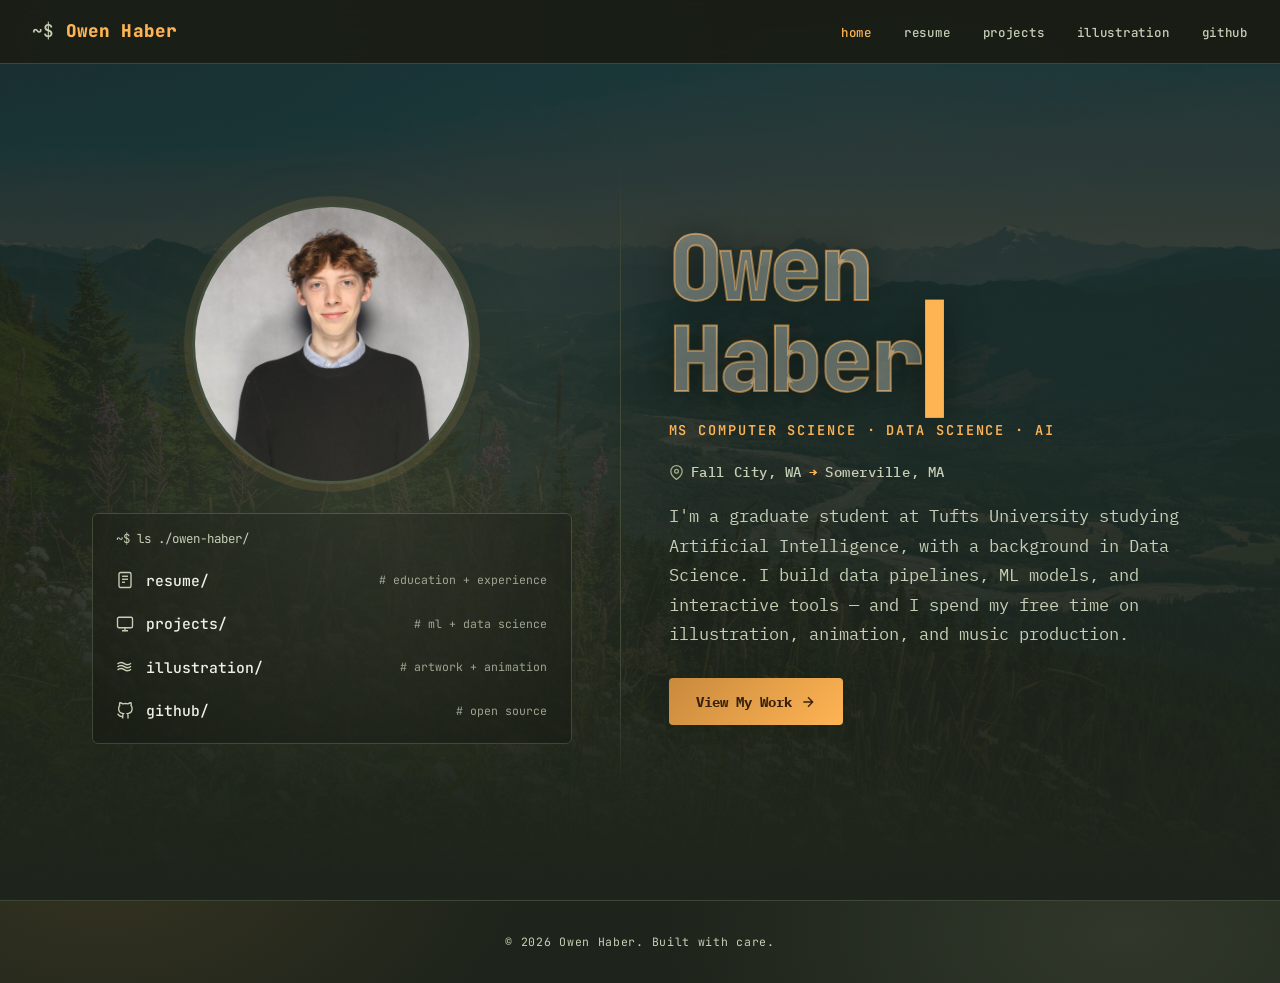
==== index.html @ 3e4db11e "Add six sketchbook spreads to the wheel (web-optimized) - Cutout scans resized to 1800px WebP (~250K" ====
<!DOCTYPE html>
<html lang="en">
<head>
  <meta charset="UTF-8" />
  <meta name="viewport" content="width=device-width, initial-scale=1.0" />
  <meta name="description" content="Portfolio of Owen Haber — developer, designer, illustrator." />
  <title>Owen Haber — Portfolio</title>
  <link rel="preconnect" href="https://fonts.googleapis.com" />
  <link rel="preconnect" href="https://fonts.gstatic.com" crossorigin />
  <link href="https://fonts.googleapis.com/css2?family=JetBrains+Mono:wght@400;500;700;800&family=IBM+Plex+Mono:wght@400;500;600&display=swap" rel="stylesheet" />
  <link rel="stylesheet" href="css/style.css?v=19" />
</head>
<body>

  <nav class="nav">
    <a class="nav-logo" href="index.html">Owen Haber</a>
    <ul class="nav-links">
      <li><a href="index.html" class="active">Home</a></li>
      <li><a href="resume.html">Resume</a></li>
      <li><a href="projects.html">Projects</a></li>
      <li><a href="illustrations.html">Illustration</a></li>
      <li><a href="github.html">GitHub</a></li>
    </ul>
  </nav>

  <main class="page">
    <div class="hero-wrap">
    <section class="hero">

      <!-- Left half: photo with a directory listing of sections below -->
      <div class="stage">

        <div class="stage-photo">
          <img src="assets/images/profile_photo.jpeg" alt="Owen Haber" />
        </div>

        <nav class="dir-list" aria-label="Sections">
          <span class="dir-cmd">~$ ls ./owen-haber/</span>

          <a class="dir-row" href="resume.html">
            <svg width="18" height="18" viewBox="0 0 24 24" fill="none" stroke="currentColor" stroke-width="1.8">
              <rect x="4" y="2" width="16" height="20" rx="2"/>
              <line x1="8" y1="7" x2="16" y2="7"/>
              <line x1="8" y1="11" x2="16" y2="11"/>
              <line x1="8" y1="15" x2="12" y2="15"/>
            </svg>
            <span class="dir-name">resume/</span>
            <span class="dir-comment"># education + experience</span>
          </a>

          <a class="dir-row" href="projects.html">
            <svg width="18" height="18" viewBox="0 0 24 24" fill="none" stroke="currentColor" stroke-width="1.8">
              <rect x="2" y="3" width="20" height="14" rx="2"/>
              <path d="M8 21h8M12 17v4"/>
            </svg>
            <span class="dir-name">projects/</span>
            <span class="dir-comment"># ml + data science</span>
          </a>

          <a class="dir-row" href="illustrations.html">
            <svg width="18" height="18" viewBox="0 0 24 24" fill="none" stroke="currentColor" stroke-width="1.8">
              <path d="M2 16s2-2 5-2 5 3 8 3 5-2 5-2"/>
              <path d="M2 12s2-2 5-2 5 3 8 3 5-2 5-2"/>
              <path d="M2 8s2-2 5-2 5 3 8 3 5-2 5-2"/>
            </svg>
            <span class="dir-name">illustration/</span>
            <span class="dir-comment"># artwork + animation</span>
          </a>

          <a class="dir-row" href="github.html">
            <svg width="18" height="18" viewBox="0 0 24 24" fill="none" stroke="currentColor" stroke-width="1.8">
              <path d="M9 19c-5 1.5-5-2.5-7-3m14 6v-3.87a3.37 3.37 0 0 0-.94-2.61c3.14-.35 6.44-1.54 6.44-7A5.44 5.44 0 0 0 20 4.77 5.07 5.07 0 0 0 19.91 1S18.73.65 16 2.48a13.38 13.38 0 0 0-7 0C6.27.65 5.09 1 5.09 1A5.07 5.07 0 0 0 5 4.77a5.44 5.44 0 0 0-1.5 3.78c0 5.42 3.3 6.61 6.44 7A3.37 3.37 0 0 0 9 18.13V22"/>
            </svg>
            <span class="dir-name">github/</span>
            <span class="dir-comment"># open source</span>
          </a>
        </nav>

      </div><!-- /stage -->

      <div class="hero-divider"></div>

      <!-- Bio -->
      <div class="bio">
        <h1 class="bio-name">Owen Haber</h1>
        <p class="bio-title">MS Computer Science · Data Science · AI</p>
        <p class="bio-location">
          <svg width="15" height="15" viewBox="0 0 24 24" fill="none" stroke="currentColor" stroke-width="2">
            <path d="M21 10c0 7-9 13-9 13s-9-6-9-13a9 9 0 0 1 18 0z"/><circle cx="12" cy="10" r="3"/>
          </svg>
          Fall City, WA <span class="arrow">&#8594;</span> Somerville, MA
        </p>
        <p class="bio-text">
          I'm a graduate student at Tufts University studying Artificial Intelligence,
          with a background in Data Science. I build data pipelines, ML models, and
          interactive tools — and I spend my free time on illustration, animation,
          and music production.
        </p>
        <a href="resume.html" class="bio-cta">
          View My Work
          <svg width="16" height="16" viewBox="0 0 24 24" fill="none" stroke="currentColor" stroke-width="2">
            <path d="M5 12h14M12 5l7 7-7 7"/>
          </svg>
        </a>
      </div>

    </section>
    </div><!-- /hero-wrap -->
  </main>

  <footer class="footer">
    <p>&copy; <span id="year"></span> Owen Haber. Built with care.</p>
  </footer>

  <script src="js/main.js?v=19"></script>
  <script>
    document.getElementById('year').textContent = new Date().getFullYear();
  </script>
</body>
</html>
---- css/style.css ----
/* ============================================================
   ROOT & RESET — Pacific Northwest theme
   ============================================================ */
*, *::before, *::after { box-sizing: border-box; margin: 0; padding: 0; }

:root {
  --bg:        #1e241b;   /* near-black forest — terminal ground */
  --surface:   #262e22;   /* panel */
  --border:    #3d4735;   /* panel border */
  --accent:    #c2cf9f;   /* light moss */
  --accent2:   #a3b18a;   /* lichen green */
  --lichen:    #d4dbb2;   /* pale lichen highlight */
  --wood:      #b08968;   /* light wood */
  --wood-dark: #5e4326;   /* bark brown */
  --wood-ring: #9c6644;   /* ring brown */
  --amber:      #ffb454;  /* phosphor amber — primary accent */
  --amber-deep: #c98a3d;  /* dimmed amber for fills and borders */
  --text:      #eef0e4;   /* warm off-white */
  --muted:     #c6cfb6;   /* muted sage */
  --firefly:   #ffe08a;   /* firefly yellow */
  --radius:    4px;
  --nav-h:     64px;
  --font-display: 'JetBrains Mono', 'Cascadia Code', ui-monospace, monospace;
  --font-body: 'IBM Plex Mono', ui-monospace, monospace;
  --font-mono: 'JetBrains Mono', ui-monospace, monospace;
  --ease: cubic-bezier(0.25, 0.6, 0.35, 1);
}

/* Selection + focus: part of the identity, not browser defaults */
::selection {
  background: var(--amber);
  color: #38220f;
}

:focus-visible {
  outline: 2px solid var(--firefly);
  outline-offset: 3px;
  border-radius: 4px;
}

@media (prefers-reduced-motion: reduce) {
  *, *::before, *::after {
    transition-duration: 0.01ms !important;
    animation-duration: 0.01ms !important;
    scroll-behavior: auto !important;
  }
}

html { scroll-behavior: smooth; }

/* ============================================================
   PAGE TRANSITIONS
   Cross-document view transitions: the nav and footer persist
   while the page content slide-fades between pages.
   ============================================================ */
@view-transition { navigation: auto; }

.nav    { view-transition-name: site-nav; }
.footer { view-transition-name: site-footer; }

::view-transition-old(root) {
  animation: vt-leave 240ms var(--ease) both;
}

::view-transition-new(root) {
  animation: vt-enter 340ms var(--ease) both;
}

@keyframes vt-leave {
  to { opacity: 0; transform: translateY(-14px); }
}

@keyframes vt-enter {
  from { opacity: 0; transform: translateY(18px); }
}

/* Fallback: JS adds .page-fade when no view transition ran
   (unsupported browser, or the transition was skipped) */
html.page-fade .page { animation: page-enter 460ms var(--ease) both; }

/* Inner-page content rises in a beat behind the header */
html.page-fade .project-row,
html.page-fade .resume-section,
html.page-fade .illus-section,
html.page-fade .github-hero {
  animation: page-enter 500ms var(--ease) both;
}
html.page-fade .project-row:nth-child(1),
html.page-fade .resume-section:nth-of-type(1),
html.page-fade .illus-section:nth-of-type(1) { animation-delay: 0.08s; }
html.page-fade .project-row:nth-child(2),
html.page-fade .resume-section:nth-of-type(2),
html.page-fade .illus-section:nth-of-type(2) { animation-delay: 0.15s; }
html.page-fade .project-row:nth-child(3),
html.page-fade .resume-section:nth-of-type(3),
html.page-fade .illus-section:nth-of-type(3) { animation-delay: 0.22s; }
html.page-fade .project-row:nth-child(4),
html.page-fade .resume-section:nth-of-type(4) { animation-delay: 0.29s; }
html.page-fade .project-row:nth-child(n+5) { animation-delay: 0.36s; }

@keyframes page-enter {
  from { opacity: 0; transform: translateY(14px); }
}

@media (prefers-reduced-motion: reduce) {
  ::view-transition-old(root),
  ::view-transition-new(root),
  ::view-transition-group(*) {
    animation: none !important;
  }
}

body {
  background: var(--bg);
  /* mossy/lichen washes over dark sage */
  background-image:
    radial-gradient(ellipse 70% 55% at 15% 5%, rgba(212,219,178,0.10) 0%, transparent 60%),
    radial-gradient(ellipse 60% 45% at 88% 95%, rgba(163,177,138,0.14) 0%, transparent 60%),
    radial-gradient(ellipse 40% 30% at 70% 20%, rgba(194,207,159,0.07) 0%, transparent 65%),
    radial-gradient(ellipse 55% 40% at 8% 88%, rgba(255,180,84,0.10) 0%, transparent 60%);
  color: var(--text);
  font-family: var(--font-body);
  font-size: 16px;
  line-height: 1.6;
  min-height: 100vh;
  -webkit-font-smoothing: antialiased;
}

a { color: var(--accent); text-decoration: none; }
a:hover { color: var(--accent2); }
img { max-width: 100%; display: block; }

/* ============================================================
   TOP NAV
   ============================================================ */
.nav {
  position: fixed;
  top: 0; left: 0; right: 0;
  height: var(--nav-h);
  background: rgba(24,29,21,0.92);
  backdrop-filter: blur(12px);
  border-bottom: 1px solid var(--border);
  display: flex;
  align-items: center;
  justify-content: space-between;
  padding: 0 2rem;
  z-index: 100;
}

.nav-logo {
  font-family: var(--font-display);
  font-weight: 800;
  font-size: 1.1rem;
  letter-spacing: 0.01em;
  color: var(--amber);
}

/* terminal prompt in front of the logo */
.nav-logo::before {
  content: '~$ ';
  color: var(--muted);
  font-weight: 500;
}

.nav-logo:hover { color: var(--lichen); }

.nav-links {
  display: flex;
  gap: 2rem;
  list-style: none;
}

.nav-links a {
  color: var(--muted);
  font-family: var(--font-mono);
  font-size: 0.78rem;
  font-weight: 500;
  letter-spacing: 0.06em;
  text-transform: lowercase;
  transition: color 0.2s;
}

.nav-links a:hover { color: var(--text); }
.nav-links a.active { color: var(--amber); }

/* ============================================================
   PAGE WRAPPER
   ============================================================ */
.page {
  padding-top: var(--nav-h);
  min-height: 100vh;
}

/* ============================================================
   HERO — HOME
   ============================================================ */
/* Full-bleed mountain backdrop behind the hero */
.hero-wrap {
  position: relative;
  background:
    linear-gradient(rgba(30,36,27,0.84), rgba(30,36,27,0.9) 60%, var(--bg) 98%),
    url('../assets/images/hero-bg.png') center 35% / cover no-repeat;
}

.hero {
  display: flex;
  flex-direction: row;
  align-items: center;
  justify-content: center;
  gap: 3rem;
  min-height: calc(100vh - var(--nav-h));
  padding: 3rem 3rem 4rem;
  text-align: left;
  position: relative;
  max-width: 1400px;
  margin: 0 auto;
}

/* Soft moss glow behind the stage (left side) */
.hero::before {
  content: '';
  position: absolute;
  inset: 0;
  background: radial-gradient(ellipse 40% 55% at 28% 50%, rgba(212,219,178,0.12) 0%, transparent 70%);
  pointer-events: none;
}

/* ---- Stage: circular photo with a directory listing below ---- */
.stage {
  display: flex;
  flex-direction: column;
  align-items: center;
  gap: 1.8rem;
  width: min(480px, 42vw);
  flex-shrink: 0;
}

/* Circular photo up top */
.stage-photo {
  width: min(280px, 26vw);
  aspect-ratio: 1;
  border-radius: 50%;
  overflow: hidden;
  border: 3px solid var(--border);
  box-shadow:
    0 0 0 8px rgba(255,180,84,0.10),
    0 16px 50px rgba(30,38,26,0.5);
  transition: box-shadow 0.3s;
}

.stage-photo:hover {
  box-shadow:
    0 0 0 8px rgba(255,180,84,0.2),
    0 20px 60px rgba(30,38,26,0.6);
}

.stage-photo img {
  width: 100%;
  height: 100%;
  object-fit: cover;
}

/* Thin divider line between the two halves */
.hero-divider {
  align-self: stretch;
  width: 1px;
  background: linear-gradient(180deg, transparent, var(--border) 15%, var(--border) 85%, transparent);
  margin: 3rem 0;
}

/* ---- Directory listing: the four sections as ls output ---- */
.dir-list {
  width: 100%;
  background: rgba(24,29,21,0.72);
  border: 1px solid var(--border);
  border-radius: 6px;
  padding: 0.9rem 0.9rem 0.7rem;
  display: flex;
  flex-direction: column;
  gap: 0.15rem;
  font-family: var(--font-mono);
}

.dir-cmd {
  color: var(--muted);
  font-size: 0.78rem;
  padding: 0 0.6rem;
  margin-bottom: 0.55rem;
  animation: row-in 0.4s var(--ease) 0.1s both;
}

.dir-row {
  display: flex;
  align-items: center;
  gap: 0.7rem;
  padding: 0.55rem 0.6rem;
  border-radius: 4px;
  color: var(--text);
  font-size: 0.92rem;
  transition: background 0.15s, color 0.15s, transform 0.15s;
  /* output lines print in one after another */
  animation: row-in 0.45s var(--ease) both;
}

.dir-row:nth-of-type(1) { animation-delay: 0.25s; }
.dir-row:nth-of-type(2) { animation-delay: 0.4s;  }
.dir-row:nth-of-type(3) { animation-delay: 0.55s; }
.dir-row:nth-of-type(4) { animation-delay: 0.7s;  }

@keyframes row-in {
  from { opacity: 0; transform: translateX(-16px); }
}

.dir-row svg {
  flex-shrink: 0;
  color: var(--muted);
  transition: color 0.15s;
}

.dir-name { font-weight: 500; }

.dir-comment {
  margin-left: auto;
  color: var(--muted);
  font-size: 0.72rem;
  opacity: 0.75;
  white-space: nowrap;
}

.dir-row:hover {
  background: rgba(255,180,84,0.1);
  color: var(--amber);
  transform: translateX(4px);
}

.dir-row:hover svg { color: var(--amber); }

/* Center photo — big wood-slice frame */
.center-photo {
  position: absolute;
  top: 50%; left: 50%;
  transform: translate(-50%, -50%);
  width: 46%;
  height: 46%;
  border-radius: 50%;
  overflow: hidden;
  /* bark edge + inner sapwood ring */
  border: 12px solid transparent;
  background:
    linear-gradient(var(--surface), var(--surface)) padding-box,
    conic-gradient(
      #5e4326 0deg, #6f4e2c 20deg, #4d3620 45deg, #705234 70deg,
      #5a3f24 100deg, #6b4b2e 130deg, #503823 160deg, #745536 195deg,
      #5e4326 225deg, #6f4e2c 255deg, #4d3620 285deg, #705234 315deg,
      #5e4326 345deg, #5e4326 360deg
    ) border-box;
  box-shadow:
    inset 0 0 0 6px #e6c99e,
    0 12px 45px rgba(30,38,26,0.5);
  z-index: 2;
  transition: box-shadow 0.3s;
}

.center-photo:hover {
  box-shadow:
    inset 0 0 0 6px #e6c99e,
    0 16px 60px rgba(212,219,178,0.3);
}

.center-photo img {
  width: 100%; height: 100%;
  object-fit: cover;
}

/* Photo placeholder */
.photo-placeholder {
  width: 100%; height: 100%;
  display: flex;
  flex-direction: column;
  align-items: center;
  justify-content: center;
  gap: 0.4rem;
  color: var(--muted);
  font-size: 0.8rem;
  text-align: center;
  padding: 0.5rem;
  cursor: pointer;
  transition: color 0.2s;
}

.photo-placeholder svg { opacity: 0.5; }
.photo-placeholder:hover { color: var(--accent); }
.photo-placeholder:hover svg { opacity: 0.9; }

/* ---- Wood-round icon nodes ----
   Realistic cut-log look built in two layers:
   1. The node itself is the BARK — an irregular conic
      gradient of dark browns/grays so the rim looks rough.
   2. ::before is the inner sapwood/heartwood face with
      growth rings perfectly centered.                   */
.neuron-node {
  position: absolute;
  display: flex;
  flex-direction: column;
  align-items: center;
  justify-content: center;
  gap: 5px;
  border-radius: 50%;
  color: #4a3520;
  font-size: 0.68rem;
  font-weight: 700;
  letter-spacing: 0.07em;
  text-transform: uppercase;
  z-index: 2;
  /* bark rim: uneven blotches of brown around the circumference */
  background:
    conic-gradient(
      #5e4326 0deg, #6f4e2c 14deg, #4d3620 33deg, #705234 52deg,
      #5a3f24 71deg, #6b4b2e 95deg, #503823 118deg, #745536 141deg,
      #5e4326 162deg, #6f4e2c 185deg, #4d3620 209deg, #705234 231deg,
      #5a3f24 255deg, #6b4b2e 278deg, #503823 300deg, #745536 322deg,
      #5e4326 344deg, #5e4326 360deg
    );
  box-shadow:
    0 8px 20px rgba(30,38,26,0.45),
    inset 0 2px 4px rgba(255,255,255,0.15);
  transition: transform 0.25s, box-shadow 0.25s, color 0.25s;
  /* positioned & sized by JS */
}

/* Inner wood face with centered growth rings */
.neuron-node::before {
  content: '';
  position: absolute;
  inset: 9%;
  border-radius: 50%;
  background:
    /* fine radial cracks */
    repeating-conic-gradient(
      rgba(122,84,50,0.12) 0deg, rgba(122,84,50,0.12) 1deg,
      transparent 1deg, transparent 24deg
    ),
    /* centered growth rings, tighter near the middle */
    repeating-radial-gradient(
      circle at 50% 50%,
      rgba(148,100,62,0.35) 0px,
      rgba(148,100,62,0.35) 1.5px,
      transparent 1.5px,
      transparent 7px
    ),
    repeating-radial-gradient(
      circle at 50% 50%,
      rgba(120,78,45,0.18) 0px,
      rgba(120,78,45,0.18) 3px,
      transparent 3px,
      transparent 17px
    ),
    /* heartwood -> sapwood: darker core, pale outer ring */
    radial-gradient(
      circle at 50% 50%,
      #c99e6e 0%, #d4ab7c 22%, #ddb98c 45%,
      #e6c99e 68%, #efdcb4 86%, #f2e3c0 100%
    );
  box-shadow:
    inset 0 2px 6px rgba(94,67,38,0.35),
    inset 0 -2px 5px rgba(94,67,38,0.25);
  z-index: 0;
}

.neuron-node svg,
.neuron-node span {
  position: relative;
  z-index: 1;
}

.neuron-node:hover {
  color: #2f5233;
  transform: scale(1.1) rotate(-3deg);
  box-shadow:
    0 0 0 3px var(--accent2),
    0 12px 30px rgba(30,38,26,0.5),
    inset 0 2px 4px rgba(255,255,255,0.15);
}

.neuron-node svg { flex-shrink: 0; width: 30px; height: 30px; }
.neuron-node span { pointer-events: none; }

/* ---- Bio block (right column) ---- */
.bio {
  max-width: 520px;
  flex: 1;
}

.bio-name {
  font-family: var(--font-display);
  font-size: clamp(3rem, 7.5vw, 5.6rem);
  font-weight: 800;
  line-height: 1.02;
  letter-spacing: -0.04em;
  margin-bottom: 0.9rem;
  /* semi-transparent fill lets the mountain backdrop show through;
     the phosphor stroke keeps the letterforms crisp */
  color: rgba(238, 240, 228, 0.35);
  -webkit-text-stroke: 2px rgba(255, 180, 84, 0.7);
  paint-order: stroke fill;
  text-shadow: 0 4px 34px rgba(10, 14, 8, 0.6);
}

/* block cursor blinking after the name */
.bio-name::after {
  content: '▍';
  -webkit-text-stroke: 0;
  color: var(--amber);
  margin-left: 0.06em;
  animation: cursor-blink 1.1s steps(1) infinite;
}

@keyframes cursor-blink {
  50% { opacity: 0; }
}

.bio-title {
  font-family: var(--font-mono);
  font-size: 0.85rem;
  color: var(--amber);
  font-weight: 600;
  letter-spacing: 0.14em;
  text-transform: uppercase;
  margin-bottom: 1.2rem;
}

.bio-location {
  display: inline-flex;
  align-items: center;
  gap: 0.45rem;
  color: var(--muted);
  font-size: 0.88rem;
  font-weight: 500;
  letter-spacing: 0.04em;
  margin-bottom: 1.2rem;
}

.bio-location svg { color: var(--accent2); flex-shrink: 0; }
.bio-location .arrow { color: var(--amber); font-weight: 700; }

.bio-text {
  color: var(--muted);
  font-size: 1.05rem;
  line-height: 1.75;
  margin-bottom: 1.8rem;
}

.bio-cta {
  display: inline-flex;
  align-items: center;
  gap: 0.5rem;
  padding: 0.75rem 1.7rem;
  border-radius: 4px;
  background: linear-gradient(135deg, var(--amber-deep), var(--amber));
  color: #38220f;
  font-weight: 700;
  font-size: 0.9rem;
  box-shadow: 0 4px 14px rgba(30,38,26,0.35);
  transition: opacity 0.2s, transform 0.2s, box-shadow 0.2s;
}

.bio-cta:hover {
  opacity: 0.95;
  transform: translateY(-2px);
  box-shadow: 0 8px 26px rgba(255,180,84,0.35);
  color: #38220f;
}

/* ============================================================
   LEAVE CHOREOGRAPHY
   JS adds body.leaving (+ .chosen on the clicked link) before
   navigating. On the home page the chosen marker flares while
   the rest of the hero recedes; inner pages lift out quickly.
   ============================================================ */
body.leaving .dir-row {
  animation: row-out 0.3s ease-in both;
}
body.leaving .dir-row:nth-of-type(2) { animation-delay: 0.04s; }
body.leaving .dir-row:nth-of-type(3) { animation-delay: 0.08s; }
body.leaving .dir-row:nth-of-type(4) { animation-delay: 0.12s; }

body.leaving .dir-cmd { opacity: 0; transition: opacity 0.25s; }

/* the picked row flashes amber like an executed command */
body.leaving .dir-row.chosen {
  animation: row-chosen 0.55s var(--ease) both;
}
body.leaving .dir-row.chosen svg,
body.leaving .dir-row.chosen .dir-comment { color: #241503; }

body.leaving .stage-photo   { animation: photo-leave 0.5s var(--ease) 0.05s both; }
body.leaving .bio           { animation: bio-leave 0.45s var(--ease) both; }
body.leaving .hero-divider  { opacity: 0; transition: opacity 0.3s; }

@keyframes row-out {
  to { opacity: 0; transform: translateX(-20px); }
}

@keyframes row-chosen {
  35%  { opacity: 1; background: var(--amber); color: #241503; transform: translateX(6px); }
  100% { opacity: 0; background: var(--amber); color: #241503; transform: translateX(16px); }
}

@keyframes photo-leave {
  to { opacity: 0; transform: scale(0.9); }
}

@keyframes bio-leave {
  to { opacity: 0; transform: translateY(18px); }
}

/* Inner pages: quick lift-out */
body.leaving .page-header,
body.leaving .container {
  animation: page-leave 0.3s ease-in both;
}
body.leaving .container { animation-delay: 0.05s; }

@keyframes page-leave {
  to { opacity: 0; transform: translateY(-16px); }
}

/* ============================================================
   INNER PAGE HEADER
   ============================================================ */
.page-header {
  padding: 4rem 2rem 2rem;
  max-width: 900px;
  margin: 0 auto;
  border-bottom: 2px solid rgba(201,138,61,0.4);
  margin-bottom: 3rem;
}

.page-header h1 {
  font-family: var(--font-display);
  font-size: clamp(2.2rem, 5vw, 3.1rem);
  font-weight: 800;
  letter-spacing: -0.03em;
  text-transform: lowercase;
  color: var(--amber);
}

/* path prefix: ~/projects, ~/resume, ... */
.page-header h1::before {
  content: '~/';
  color: var(--muted);
  font-weight: 500;
}

.page-header p {
  color: var(--muted);
  margin-top: 0.6rem;
  font-size: 1rem;
}

/* ============================================================
   CONTENT CONTAINER
   ============================================================ */
.container {
  max-width: 900px;
  margin: 0 auto;
  padding: 0 2rem 6rem;
}

/* ============================================================
   RESUME PAGE
   ============================================================ */
.resume-section { margin-bottom: 3rem; }

.resume-section h2,
.illus-section h2 {
  font-family: var(--font-mono);
  font-size: 0.82rem;
  font-weight: 500;
  letter-spacing: 0.06em;
  text-transform: lowercase;
  color: var(--amber);
  margin-bottom: 1.2rem;
  padding-bottom: 0.5rem;
  border-bottom: 1px solid rgba(201,138,61,0.45);
}

/* comment-style section labels: // education */
.resume-section h2::before,
.illus-section h2::before {
  content: '// ';
  color: var(--muted);
}

.resume-item {
  display: grid;
  grid-template-columns: 1fr auto;
  gap: 0.2rem 1rem;
  margin-bottom: 1.8rem;
}

.resume-item-title { font-weight: 600; color: var(--text); }
.resume-item-date { color: var(--muted); font-size: 0.85rem; white-space: nowrap; }
.resume-item-sub { color: #d9b98f; font-size: 0.9rem; grid-column: 1; font-weight: 500; }
.resume-item-desc { color: var(--muted); font-size: 0.9rem; line-height: 1.65; grid-column: 1 / -1; margin-top: 0.3rem; }

.resume-download {
  display: inline-flex;
  align-items: center;
  gap: 0.5rem;
  padding: 0.65rem 1.4rem;
  border: 2px solid var(--amber-deep);
  border-radius: 4px;
  color: var(--amber);
  font-size: 0.88rem;
  font-weight: 600;
  transition: background 0.2s, color 0.2s;
  margin-bottom: 3rem;
}

.resume-download:hover {
  background: var(--amber-deep);
  color: #2b1c10;
}

/* ============================================================
   PROJECTS PAGE
   ============================================================ */
.project-list {
  display: flex;
  flex-direction: column;
  gap: 1.8rem;
}

.project-row {
  background: var(--surface);
  border: 1px solid var(--border);
  border-radius: var(--radius);
  padding: 1.8rem 2rem;
  box-shadow: 0 2px 10px rgba(30,38,26,0.2);
  transition: border-color 0.2s, transform 0.2s, box-shadow 0.2s;
}

.project-row:hover {
  border-color: var(--amber-deep);
  transform: translateY(-2px);
  box-shadow: 0 8px 26px rgba(30,38,26,0.3);
}

.project-row-head {
  display: flex;
  flex-wrap: wrap;
  align-items: center;
  justify-content: space-between;
  gap: 0.6rem 1rem;
  margin-bottom: 0.9rem;
}

.project-row-head h3 {
  font-family: var(--font-display);
  font-size: 1.35rem;
  font-weight: 700;
  color: var(--amber);
}

.project-overview {
  color: var(--muted);
  font-size: 0.93rem;
  line-height: 1.75;
  margin-bottom: 1.2rem;
}

.project-links {
  display: flex;
  flex-wrap: wrap;
  gap: 0.8rem;
}

.doc-btn {
  display: inline-flex;
  align-items: center;
  gap: 0.5rem;
  padding: 0.55rem 1.3rem;
  border: 2px solid var(--amber-deep);
  border-radius: 4px;
  color: var(--amber);
  font-size: 0.85rem;
  font-weight: 600;
  transition: background 0.2s, color 0.2s;
}

.doc-btn:hover {
  background: var(--amber-deep);
  color: #2b1c10;
}

.projects-grid {
  display: grid;
  grid-template-columns: repeat(auto-fill, minmax(260px, 1fr));
  gap: 1.5rem;
}

.project-card {
  background: var(--surface);
  border: 1px solid var(--border);
  border-radius: var(--radius);
  overflow: hidden;
  box-shadow: 0 2px 8px rgba(127,85,57,0.08);
  transition: border-color 0.2s, transform 0.2s, box-shadow 0.2s;
}

.project-card:hover {
  border-color: var(--amber-deep);
  transform: translateY(-3px);
  box-shadow: 0 10px 30px rgba(255,180,84,0.12);
}

.project-thumb {
  aspect-ratio: 16/9;
  background: var(--border);
  display: flex;
  align-items: center;
  justify-content: center;
  color: var(--muted);
  font-size: 0.8rem;
  overflow: hidden;
}

.project-thumb img { width: 100%; height: 100%; object-fit: cover; }

.project-body { padding: 1.2rem; }
.project-body h3 { font-size: 1rem; font-weight: 600; margin-bottom: 0.4rem; color: var(--text); }
.project-body p { color: var(--muted); font-size: 0.875rem; line-height: 1.6; }
.project-tags { display: flex; flex-wrap: wrap; gap: 0.4rem; margin-top: 0.8rem; }
.tag {
  font-family: var(--font-mono);
  font-size: 0.68rem;
  letter-spacing: 0.02em;
  padding: 0.2rem 0.55rem;
  border-radius: 3px;
  background: rgba(255,180,84,0.1);
  border: 1px solid rgba(255,180,84,0.3);
  color: #ffcf94;
  font-weight: 500;
}

/* ============================================================
   ILLUSTRATIONS PAGE
   ============================================================ */
.illustrations-grid {
  columns: 2 280px;
  gap: 1.2rem;
}

.illus-item {
  break-inside: avoid;
  margin-bottom: 1.2rem;
  border-radius: var(--radius);
  overflow: hidden;
  border: 1px solid var(--border);
  background: var(--surface);
  box-shadow: 0 2px 8px rgba(127,85,57,0.08);
  transition: border-color 0.2s, transform 0.2s;
  cursor: pointer;
}

.illus-item:hover {
  border-color: var(--amber-deep);
  transform: scale(1.01);
}

.illus-placeholder {
  aspect-ratio: 4/3;
  display: flex;
  align-items: center;
  justify-content: center;
  color: var(--muted);
  font-size: 0.8rem;
  background: var(--border);
}

/* ---- Illustration sections ---- */
.illus-section { margin-bottom: 3.5rem; }

/* ---- Decks: cycling stacks of images ----
   .deck-h slides horizontally; .deck-v flips a vertical pile.
   Items are the direct children of .deck-frame (img or .deck-page). */
.deck {
  display: flex;
  flex-direction: column;
  gap: 0.9rem;
  max-width: 640px;
}

.deck-frame {
  position: relative;
  width: 100%;
  aspect-ratio: 16 / 10;
}

.deck-frame > * {
  position: absolute;
  inset: 0;
  width: 100%;
  height: 100%;
  border-radius: 6px;
  border: 1px solid var(--border);
  overflow: hidden;
  background: var(--surface);
  object-fit: cover;
  opacity: 0;
  pointer-events: none;
  transition: transform 0.45s var(--ease), opacity 0.35s, filter 0.35s;
}

.deck-frame > .is-top {
  opacity: 1;
  pointer-events: auto;
}

/* horizontal: hidden items wait to the right, exits leave left */
.deck-h .deck-frame > *       { transform: translateX(44px); }
.deck-h .deck-frame > .is-top { transform: translateX(0); }
.deck-h .deck-frame > .is-out { transform: translateX(-44px); opacity: 0; }

/* ---- Sketchbook wheel: 3D rotating drum of cutout pages ----
   A ferris wheel seen from the side: the front page (w0) is
   largest at center; wu1/wu2 climb up and back behind it, and
   wd1/wd2 — the pages you just passed — tuck down and back
   below it. Scrolling rotates the drum: the front card swings
   down under itself while the next card drops into its place. */
.deck-wheel {
  flex-direction: row;
  align-items: center;
  gap: 1.2rem;
  max-width: 760px;
}

.deck-wheel .deck-frame {
  flex: 1;
  max-width: 620px;
  aspect-ratio: 4 / 5;
  margin-top: 3.5rem; /* headroom for the deep pages peeking above */
  perspective: 1100px;
}

.deck-wheel .deck-frame > * {
  /* cutout scans: no frame, no clipping — just the shape */
  border: 0;
  border-radius: 0;
  background: transparent;
  overflow: visible;
  object-fit: contain;
  inset: 22% 0 auto 0;
  height: 56%;
  opacity: 0;
  pointer-events: none;
  /* default = hidden at the top-back of the drum */
  transform: translateY(-120%) translateZ(-460px) rotateX(62deg);
  transition:
    transform 0.6s cubic-bezier(0.34, 1.3, 0.5, 1),
    opacity 0.45s,
    filter 0.5s;
  will-change: transform;
}

.deck-wheel .deck-frame > .w0 {
  transform: translateY(0) translateZ(0) rotateX(0deg);
  opacity: 1;
  filter: drop-shadow(0 20px 32px rgba(0,0,0,0.55));
  pointer-events: auto;
  cursor: zoom-in;
}

/* ---- Fullscreen zoom: the front card pulled up large ---- */
.wheel-zoom {
  position: fixed;
  inset: 0;
  z-index: 400;
  background: rgba(12, 15, 10, 0);
  transition: background 0.35s;
  cursor: zoom-out;
}

.wheel-zoom.open { background: rgba(12, 15, 10, 0.93); }

.wheel-zoom-card {
  position: absolute;
  object-fit: contain;
  transition: transform 0.45s cubic-bezier(0.3, 1.15, 0.4, 1);
  filter: drop-shadow(0 24px 48px rgba(0,0,0,0.6));
  cursor: zoom-out;
}

.wheel-zoom-card.deck-page {
  background: var(--surface);
  border: 1px dashed var(--border);
  border-radius: 6px;
  display: flex;
  align-items: center;
  justify-content: center;
  color: var(--muted);
  font-family: var(--font-mono);
  font-size: 0.9rem;
}

/* climbing up the back of the drum (next pages) */
.deck-wheel .deck-frame > .wu1 {
  transform: translateY(-40%) translateZ(-190px) rotateX(32deg);
  opacity: 1;
  filter: brightness(0.68) drop-shadow(0 12px 18px rgba(0,0,0,0.4));
}

.deck-wheel .deck-frame > .wu2 {
  transform: translateY(-72%) translateZ(-360px) rotateX(52deg);
  opacity: 0.85;
  filter: brightness(0.45) blur(1px);
}

/* tucked down below the front (pages just passed) */
.deck-wheel .deck-frame > .wd1 {
  transform: translateY(40%) translateZ(-190px) rotateX(-32deg);
  opacity: 1;
  filter: brightness(0.68) drop-shadow(0 -12px 18px rgba(0,0,0,0.4));
}

.deck-wheel .deck-frame > .wd2 {
  transform: translateY(72%) translateZ(-360px) rotateX(-52deg);
  opacity: 0.85;
  filter: brightness(0.45) blur(1px);
}

/* hidden at the bottom-back of the drum */
.deck-wheel .deck-frame > .w-hdn {
  transform: translateY(120%) translateZ(-460px) rotateX(-62deg);
  opacity: 0;
}

/* placeholder pages need a visible body until the cutouts land */
.deck-wheel .deck-page {
  background: var(--surface);
  border: 1px dashed var(--border);
  border-radius: 6px;
}

.deck-hint {
  color: var(--muted);
  font-size: 0.68rem;
  opacity: 0.75;
  text-align: center;
}

/* placeholder pages until real images land */
.deck-page {
  display: flex;
  align-items: center;
  justify-content: center;
  color: var(--muted);
  font-family: var(--font-mono);
  font-size: 0.78rem;
}

.deck-controls {
  display: flex;
  align-items: center;
  gap: 0.9rem;
  font-family: var(--font-mono);
}

.deck-controls-v { flex-direction: column; }

.deck-btn {
  width: 40px;
  height: 40px;
  border: 1px solid var(--amber-deep);
  border-radius: 4px;
  background: transparent;
  color: var(--amber);
  font-family: var(--font-mono);
  font-size: 1rem;
  cursor: pointer;
  display: flex;
  align-items: center;
  justify-content: center;
  transition: background 0.15s, color 0.15s;
}

.deck-btn:hover:not(:disabled) {
  background: var(--amber);
  color: #241503;
}

.deck-btn:disabled { opacity: 0.35; cursor: default; }

.deck-counter {
  color: var(--muted);
  font-size: 0.78rem;
  letter-spacing: 0.05em;
  font-variant-numeric: tabular-nums;
}

/* ============================================================
   GITHUB PAGE
   ============================================================ */
.github-hero {
  display: flex;
  flex-direction: column;
  align-items: center;
  text-align: center;
  padding: 3rem 2rem 2rem;
  max-width: 600px;
  margin: 0 auto;
}

.github-avatar {
  width: 110px; height: 110px;
  border-radius: 50%;
  border: 5px solid var(--wood);
  box-shadow: 0 0 0 3px var(--wood-ring);
  margin-bottom: 1.2rem;
  background: var(--surface);
}

.github-hero h2 { font-family: var(--font-display); font-size: 1.6rem; font-weight: 600; margin-bottom: 0.4rem; color: var(--text); }
.github-hero p { color: var(--muted); margin-bottom: 1.5rem; }

.github-btn {
  display: inline-flex;
  align-items: center;
  gap: 0.6rem;
  padding: 0.75rem 1.8rem;
  background: var(--surface);
  border: 2px solid var(--border);
  border-radius: 4px;
  color: var(--text);
  font-weight: 600;
  transition: border-color 0.2s, background 0.2s;
}

.github-btn:hover {
  border-color: var(--amber-deep);
  background: rgba(255,180,84,0.14);
  color: var(--text);
}

/* ============================================================
   SLIDE VIEWER (modal deck player)
   ============================================================ */
.slide-viewer {
  position: fixed;
  inset: 0;
  background: rgba(26,31,23,0.94);
  z-index: 300;
  display: none;
  align-items: center;
  justify-content: center;
  flex-direction: column;
  gap: 1rem;
}

.slide-viewer.open { display: flex; }

.slide-viewer img {
  max-width: min(92vw, 1200px);
  max-height: 80vh;
  border-radius: 8px;
  box-shadow: 0 20px 70px rgba(0,0,0,0.6);
  background: #fff;
}

.slide-viewer-controls {
  display: flex;
  align-items: center;
  gap: 1.2rem;
}

.slide-btn {
  width: 46px;
  height: 46px;
  border-radius: 50%;
  border: 2px solid var(--accent2);
  background: transparent;
  color: var(--lichen);
  font-size: 1.2rem;
  cursor: pointer;
  display: flex;
  align-items: center;
  justify-content: center;
  transition: background 0.2s, color 0.2s;
}

.slide-btn:hover {
  background: var(--accent2);
  color: #37412f;
}

.slide-btn:disabled {
  opacity: 0.3;
  cursor: default;
}

.slide-btn:disabled:hover {
  background: transparent;
  color: var(--lichen);
}

.slide-counter {
  color: var(--muted);
  font-size: 0.9rem;
  font-variant-numeric: tabular-nums;
  min-width: 64px;
  text-align: center;
}

.slide-close {
  position: absolute;
  top: 1.2rem;
  right: 1.5rem;
  width: 44px;
  height: 44px;
  border-radius: 50%;
  border: 2px solid var(--border);
  background: transparent;
  color: var(--muted);
  font-size: 1.3rem;
  cursor: pointer;
  transition: border-color 0.2s, color 0.2s;
}

.slide-close:hover {
  border-color: var(--lichen);
  color: var(--lichen);
}

.slide-hint {
  color: var(--muted);
  font-size: 0.75rem;
  opacity: 0.7;
}

/* ============================================================
   FOOTER
   ============================================================ */
.footer {
  border-top: 1px solid var(--border);
  padding: 2rem;
  text-align: center;
  color: var(--muted);
  font-family: var(--font-mono);
  font-size: 0.72rem;
  letter-spacing: 0.06em;
}

/* ============================================================
   RESPONSIVE
   ============================================================ */
@media (max-width: 1100px) {
  .hero {
    flex-direction: column;
    text-align: center;
    gap: 2.5rem;
  }

  .stage { width: min(440px, 92vw); }
  .stage-photo { width: min(240px, 56vw); }

  .hero-divider { display: none; }

  .nav-links { gap: 1.2rem; }
  .nav-links a { font-size: 0.8rem; }

  .illustrations-grid { columns: 1; }
}

@media (max-width: 700px) {
  .dir-comment { display: none; }
}
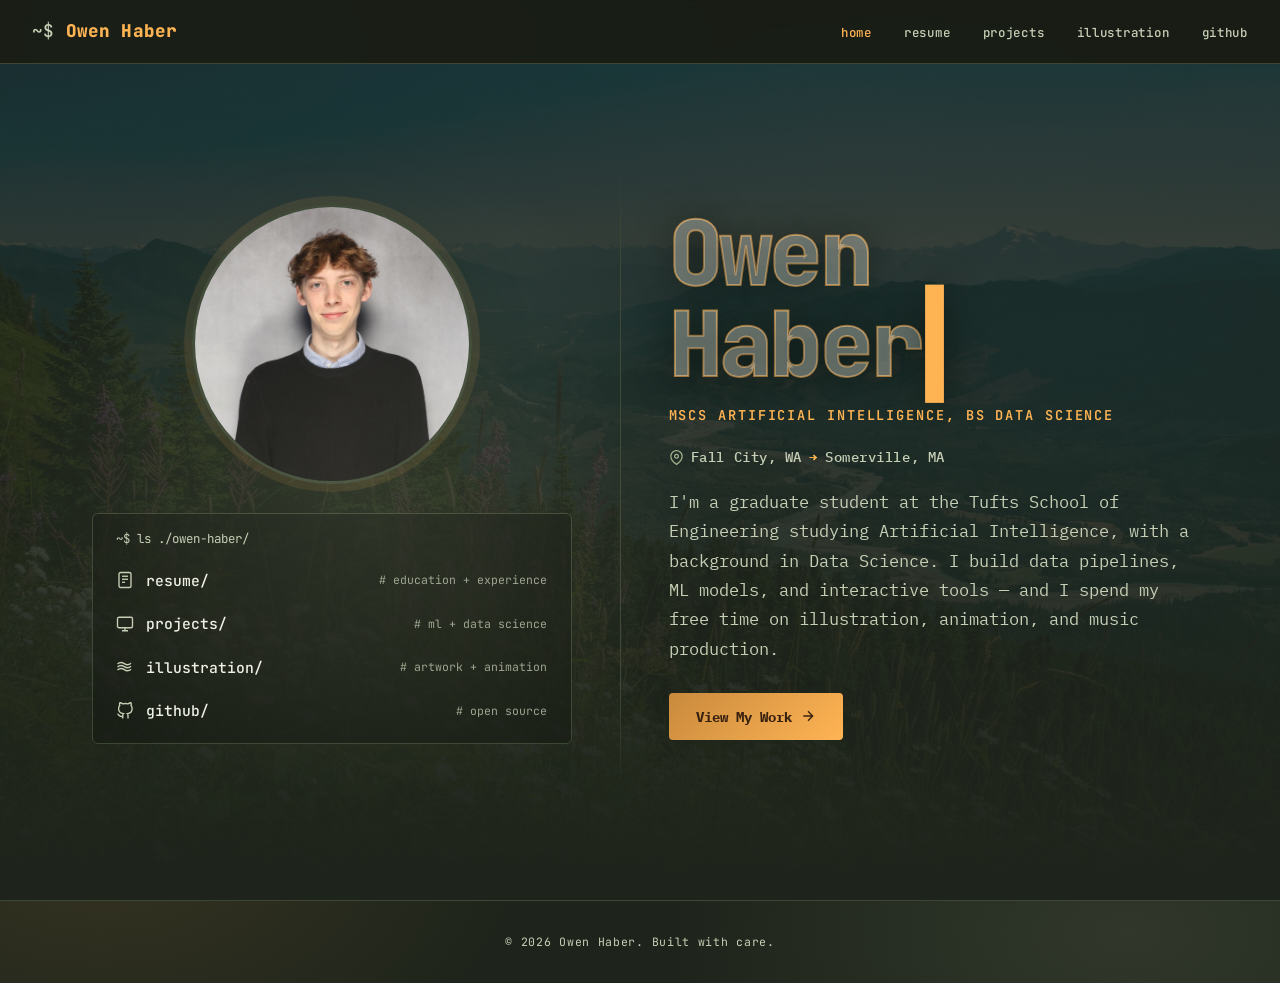
==== commit da561d54: "Fix digital lightbox positioning + resume/bio text updates - Lightbox moved to body level: main.page" ====
--- a/index.html
+++ b/index.html
@@ -8,7 +8,7 @@
   <link rel="preconnect" href="https://fonts.googleapis.com" />
   <link rel="preconnect" href="https://fonts.gstatic.com" crossorigin />
   <link href="https://fonts.googleapis.com/css2?family=JetBrains+Mono:wght@400;500;700;800&family=IBM+Plex+Mono:wght@400;500;600&display=swap" rel="stylesheet" />
-  <link rel="stylesheet" href="css/style.css?v=19" />
+  <link rel="stylesheet" href="css/style.css?v=22" />
 </head>
 <body>
 
@@ -83,7 +83,7 @@
       <!-- Bio -->
       <div class="bio">
         <h1 class="bio-name">Owen Haber</h1>
-        <p class="bio-title">MS Computer Science · Data Science · AI</p>
+        <p class="bio-title">MSCS Artificial Intelligence, BS Data Science</p>
         <p class="bio-location">
           <svg width="15" height="15" viewBox="0 0 24 24" fill="none" stroke="currentColor" stroke-width="2">
             <path d="M21 10c0 7-9 13-9 13s-9-6-9-13a9 9 0 0 1 18 0z"/><circle cx="12" cy="10" r="3"/>
@@ -91,8 +91,8 @@
           Fall City, WA <span class="arrow">&#8594;</span> Somerville, MA
         </p>
         <p class="bio-text">
-          I'm a graduate student at Tufts University studying Artificial Intelligence,
-          with a background in Data Science. I build data pipelines, ML models, and
+          I'm a graduate student at the Tufts School of Engineering studying
+          Artificial Intelligence, with a background in Data Science. I build data pipelines, ML models, and
           interactive tools — and I spend my free time on illustration, animation,
           and music production.
         </p>
@@ -112,7 +112,7 @@
     <p>&copy; <span id="year"></span> Owen Haber. Built with care.</p>
   </footer>
 
-  <script src="js/main.js?v=19"></script>
+  <script src="js/main.js?v=22"></script>
   <script>
     document.getElementById('year').textContent = new Date().getFullYear();
   </script>
--- a/css/style.css
+++ b/css/style.css
@@ -869,6 +869,24 @@
   transform: scale(1.01);
 }
 
+/* Frameless variant — pieces of mixed dimensions float on the
+   ground with no panel, border, or clipping */
+.illustrations-grid--bare .illus-item {
+  border: 0;
+  background: transparent;
+  border-radius: 0;
+  box-shadow: none;
+  overflow: visible;
+}
+
+.illustrations-grid--bare .illus-item img {
+  filter: drop-shadow(0 10px 22px rgba(0,0,0,0.45));
+}
+
+.illustrations-grid--bare .illus-item:hover {
+  transform: scale(1.02);
+}
+
 .illus-placeholder {
   aspect-ratio: 4/3;
   display: flex;
@@ -919,7 +937,8 @@
 }
 
 /* horizontal: hidden items wait to the right, exits leave left */
-.deck-h .deck-frame > *       { transform: translateX(44px); }
+.deck-h .deck-frame           { aspect-ratio: 4 / 3; }
+.deck-h .deck-frame > *       { transform: translateX(44px); object-fit: contain; }
 .deck-h .deck-frame > .is-top { transform: translateX(0); }
 .deck-h .deck-frame > .is-out { transform: translateX(-44px); opacity: 0; }
 
@@ -933,15 +952,15 @@
   flex-direction: row;
   align-items: center;
   gap: 1.2rem;
-  max-width: 760px;
+  max-width: 840px;
 }
 
 .deck-wheel .deck-frame {
   flex: 1;
-  max-width: 620px;
+  max-width: 700px;
   aspect-ratio: 4 / 5;
   margin-top: 3.5rem; /* headroom for the deep pages peeking above */
-  perspective: 1100px;
+  perspective: 1150px;
 }
 
 .deck-wheel .deck-frame > * {
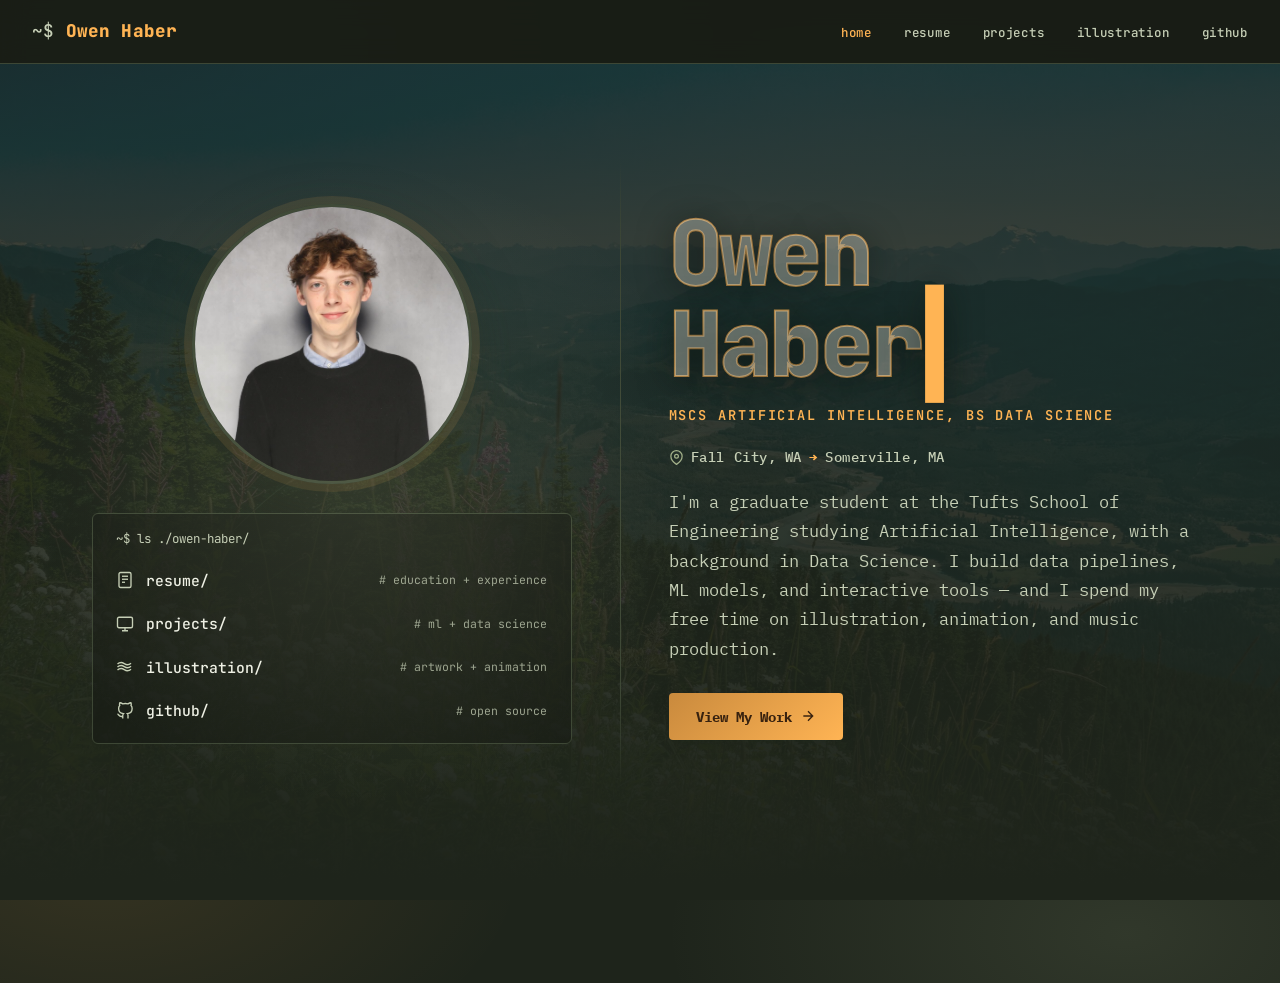
==== commit dce32e5c: "Projects: full-height standalone image panels beside text cards Image sits in its own box on the rig" ====
--- a/index.html
+++ b/index.html
@@ -8,7 +8,7 @@
   <link rel="preconnect" href="https://fonts.googleapis.com" />
   <link rel="preconnect" href="https://fonts.gstatic.com" crossorigin />
   <link href="https://fonts.googleapis.com/css2?family=JetBrains+Mono:wght@400;500;700;800&family=IBM+Plex+Mono:wght@400;500;600&display=swap" rel="stylesheet" />
-  <link rel="stylesheet" href="css/style.css?v=22" />
+  <link rel="stylesheet" href="css/style.css?v=24" />
 </head>
 <body>
 
--- a/css/style.css
+++ b/css/style.css
@@ -733,18 +733,68 @@
 }
 
 .project-row {
+  display: grid;
+  grid-template-columns: minmax(0, 1fr) clamp(300px, 40%, 480px);
+  gap: 2rem;
+  align-items: stretch;
+  transition: transform 0.2s;
+}
+
+.project-row:hover { transform: translateY(-2px); }
+
+.project-row-main {
+  min-width: 0;
   background: var(--surface);
   border: 1px solid var(--border);
   border-radius: var(--radius);
   padding: 1.8rem 2rem;
   box-shadow: 0 2px 10px rgba(30,38,26,0.2);
-  transition: border-color 0.2s, transform 0.2s, box-shadow 0.2s;
-}
-
-.project-row:hover {
+  transition: border-color 0.2s, box-shadow 0.2s;
+}
+
+.project-row:hover .project-row-main {
   border-color: var(--amber-deep);
-  transform: translateY(-2px);
   box-shadow: 0 8px 26px rgba(30,38,26,0.3);
+}
+
+/* Standalone image panel — stretches to match the text box height */
+.project-media {
+  margin: 0;
+  position: relative;
+  border: 1px solid var(--border);
+  border-radius: var(--radius);
+  overflow: hidden;
+  background: #fff;
+  box-shadow: 0 2px 10px rgba(30,38,26,0.2);
+}
+
+.project-media img {
+  position: absolute;
+  inset: 0;
+  width: 100%;
+  height: 100%;
+  object-fit: contain;
+  display: block;
+}
+
+/* Placeholder shown until a photo is dropped into assets/projects/photos/ */
+.project-media.empty {
+  display: flex;
+  align-items: center;
+  justify-content: center;
+  border-style: dashed;
+}
+
+.project-media.empty img { display: none; }
+
+.project-media.empty::after {
+  content: 'photo slot\A assets/projects/photos/' attr(data-file);
+  white-space: pre-line;
+  text-align: center;
+  color: var(--muted);
+  font-size: 0.72rem;
+  line-height: 1.7;
+  padding: 0 1rem;
 }
 
 .project-row-head {
@@ -1294,3 +1344,8 @@
 @media (max-width: 700px) {
   .dir-comment { display: none; }
 }
+
+@media (max-width: 900px) {
+  .project-row { grid-template-columns: 1fr; gap: 1.4rem; }
+  .project-media { aspect-ratio: 4 / 3; }
+}
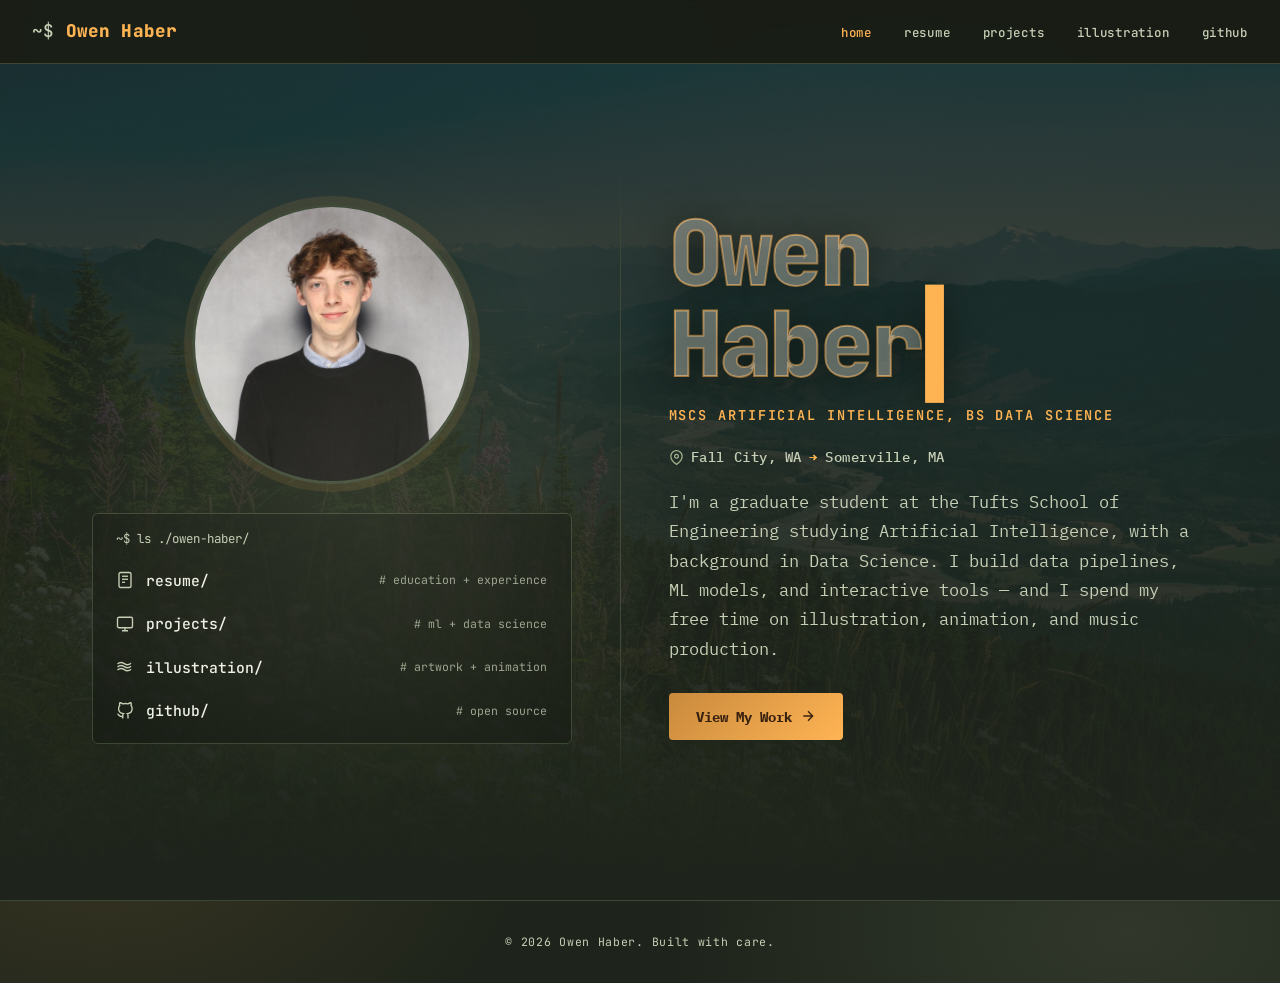
==== commit c4b4f44f: "Project images fill their panels edge-to-edge - object-fit cover, images trimmed of white padding - " ====
--- a/index.html
+++ b/index.html
@@ -8,7 +8,7 @@
   <link rel="preconnect" href="https://fonts.googleapis.com" />
   <link rel="preconnect" href="https://fonts.gstatic.com" crossorigin />
   <link href="https://fonts.googleapis.com/css2?family=JetBrains+Mono:wght@400;500;700;800&family=IBM+Plex+Mono:wght@400;500;600&display=swap" rel="stylesheet" />
-  <link rel="stylesheet" href="css/style.css?v=24" />
+  <link rel="stylesheet" href="css/style.css?v=25" />
 </head>
 <body>
 
--- a/css/style.css
+++ b/css/style.css
@@ -773,7 +773,7 @@
   inset: 0;
   width: 100%;
   height: 100%;
-  object-fit: contain;
+  object-fit: cover;
   display: block;
 }
 
